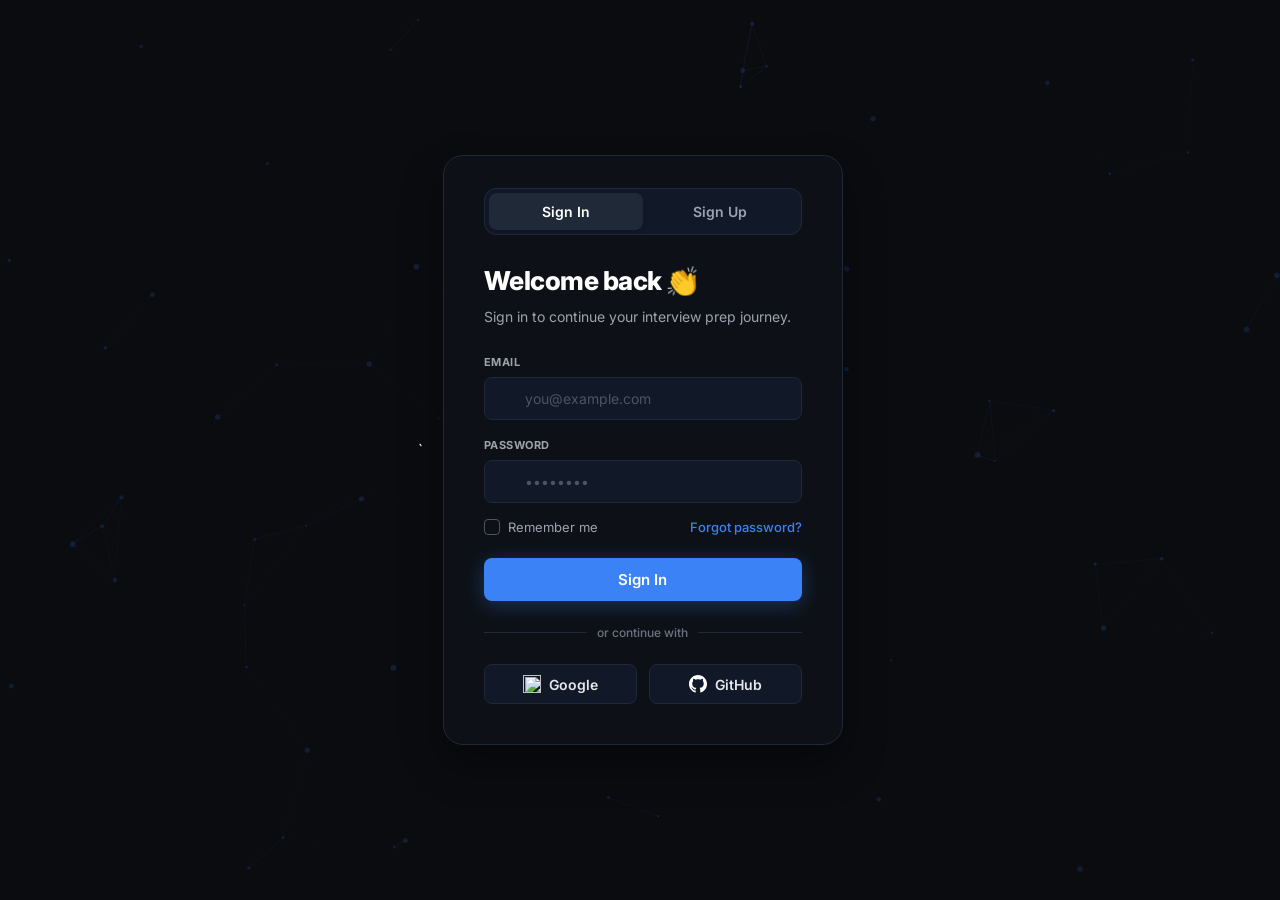
==== index.html @ 273797dc "Created authentication frontend UI" ====
`<!DOCTYPE html>
<html lang="en">
<head>
    <meta charset="UTF-8">
    <meta name="viewport" content="width=device-width, initial-scale=1.0">
    <title>URD - Authentication</title>
    <link rel="stylesheet" href="style.css">
    <link href="https://fonts.googleapis.com/css2?family=Inter:wght@400;500;600;700;800&display=swap" rel="stylesheet">
    <!-- Phosphor Icons for precise modern icons -->
    <script src="https://unpkg.com/@phosphor-icons/web"></script>
</head>
<body>
    <canvas id="background-canvas"></canvas>

    <main class="auth-container">
        
        <div class="auth-card">
            
            <!-- TABS -->
            <div class="auth-tabs">
                <button class="tab active" data-target="signin-view">Sign In</button>
                <button class="tab" data-target="signup-view">Sign Up</button>
            </div>

            <!-- ======================= SIGN IN VIEW ======================= -->
            <div class="view active" id="signin-view">
                <h2>Welcome back 👏</h2>
                <p class="subtitle">Sign in to continue your interview prep journey.</p>
                
                <form id="signin-form" class="auth-form">
                    <div class="input-group">
                        <label for="signin-email">EMAIL</label>
                        <div class="input-wrapper">
                            <i class="ph ph-envelope"></i>
                            <input type="email" id="signin-email" placeholder="you@example.com" required>
                        </div>
                    </div>
                    
                    <div class="input-group">
                        <label for="signin-password">PASSWORD</label>
                        <div class="input-wrapper">
                            <i class="ph ph-lock"></i>
                            <input type="password" id="signin-password" placeholder="••••••••" required>
                            <button type="button" class="icon-btn"><i class="ph ph-eye"></i></button>
                        </div>
                    </div>

                    <div class="form-row">
                        <label class="remember-me">
                            <input type="checkbox">
                            <span>Remember me</span>
                        </label>
                        <a href="#" class="forgot-link">Forgot password?</a>
                    </div>

                    <button type="submit" class="submit-btn" id="signin-submit-btn">Sign In</button>
                </form>

                <div class="divider">
                    <span>or continue with</span>
                </div>

                <div class="social-buttons">
                    <button class="social-btn">
                        <img src="https://www.svgrepo.com/show/475656/google-color.svg" alt="Google">
                        Google
                    </button>
                    <button class="social-btn">
                        <!-- We use an inline white GitHub svg since the background is dark -->
                        <svg xmlns="http://www.svg-core.com" width="18" height="18" fill="white" viewBox="0 0 24 24"><path d="M12 0c-6.626 0-12 5.373-12 12 0 5.302 3.438 9.8 8.207 11.387.599.111.793-.261.793-.577v-2.234c-3.338.726-4.033-1.416-4.033-1.416-.546-1.387-1.333-1.756-1.333-1.756-1.089-.745.083-.729.083-.729 1.205.084 1.839 1.237 1.839 1.237 1.07 1.834 2.807 1.304 3.492.997.107-.775.418-1.305.762-1.604-2.665-.305-5.467-1.334-5.467-5.931 0-1.311.469-2.381 1.236-3.221-.124-.303-.535-1.524.117-3.176 0 0 1.008-.322 3.301 1.23.957-.266 1.983-.399 3.003-.404 1.02.005 2.047.138 3.006.404 2.291-1.552 3.297-1.23 3.297-1.23.653 1.653.242 2.874.118 3.176.77.84 1.235 1.911 1.235 3.221 0 4.609-2.807 5.624-5.479 5.921.43.372.823 1.102.823 2.222v3.293c0 .319.192.694.801.576 4.765-1.589 8.199-6.086 8.199-11.386 0-6.627-5.373-12-12-12z"/></svg>
                        GitHub
                    </button>
                </div>
            </div>

            <!-- ======================= SIGN UP VIEW ======================= -->
            <div class="view" id="signup-view">
                <h2>Create account 🚀</h2>
                <p class="subtitle">Join us to jumpstart your interview prep.</p>
                
                <form id="signup-form" class="auth-form">
                    <div class="input-group">
                        <label for="signup-name">FULL NAME</label>
                        <div class="input-wrapper">
                            <i class="ph ph-user"></i>
                            <input type="text" id="signup-name" placeholder="John Doe" required>
                        </div>
                    </div>

                    <div class="input-group">
                        <label for="signup-email">EMAIL</label>
                        <div class="input-wrapper">
                            <i class="ph ph-envelope"></i>
                            <input type="email" id="signup-email" placeholder="you@example.com" required>
                        </div>
                    </div>
                    
                    <div class="input-group">
                        <label for="signup-password">PASSWORD</label>
                        <div class="input-wrapper">
                            <i class="ph ph-lock"></i>
                            <input type="password" id="signup-password" placeholder="••••••••" required>
                            <button type="button" class="icon-btn"><i class="ph ph-eye"></i></button>
                        </div>
                    </div>

                    <button type="submit" class="submit-btn" style="margin-top: 15px;">Sign Up</button>
                </form>

                <div class="divider">
                    <span>or continue with</span>
                </div>

                <div class="social-buttons">
                    <button class="social-btn">
                        <img src="https://www.svgrepo.com/show/475656/google-color.svg" alt="Google">
                        Google
                    </button>
                    <button class="social-btn">
                        <svg xmlns="http://www.w3.org/2000/svg" width="18" height="18" fill="white" viewBox="0 0 24 24"><path d="M12 0c-6.626 0-12 5.373-12 12 0 5.302 3.438 9.8 8.207 11.387.599.111.793-.261.793-.577v-2.234c-3.338.726-4.033-1.416-4.033-1.416-.546-1.387-1.333-1.756-1.333-1.756-1.089-.745.083-.729.083-.729 1.205.084 1.839 1.237 1.839 1.237 1.07 1.834 2.807 1.304 3.492.997.107-.775.418-1.305.762-1.604-2.665-.305-5.467-1.334-5.467-5.931 0-1.311.469-2.381 1.236-3.221-.124-.303-.535-1.524.117-3.176 0 0 1.008-.322 3.301 1.23.957-.266 1.983-.399 3.003-.404 1.02.005 2.047.138 3.006.404 2.291-1.552 3.297-1.23 3.297-1.23.653 1.653.242 2.874.118 3.176.77.84 1.235 1.911 1.235 3.221 0 4.609-2.807 5.624-5.479 5.921.43.372.823 1.102.823 2.222v3.293c0 .319.192.694.801.576 4.765-1.589 8.199-6.086 8.199-11.386 0-6.627-5.373-12-12-12z"/></svg>
                        GitHub
                    </button>
                </div>
            </div>

        </div>
    </main>

    <script src="script.js"></script>
</body>
</html>
---- style.css ----
* {
    margin: 0;
    padding: 0;
    box-sizing: border-box;
    font-family: 'Inter', sans-serif;
}

body {
    min-height: 100vh;
    display: flex;
    justify-content: center;
    align-items: center;
    /* Extremely dark background, matching image edges */
    background-color: #0b0c10;
    color: #ffffff;
    overflow: hidden;
}

#background-canvas {
    position: fixed;
    top: 0;
    left: 0;
    width: 100%;
    height: 100%;
    z-index: -1;
    opacity: 0.6; /* Dim the background to let the card pop more */
}

.auth-container {
    position: relative;
    width: 100%;
    max-width: 440px;
    padding: 20px;
    z-index: 10;
}

.auth-card {
    background-color: #0d1117; /* Very dark navy */
    border: 1px solid #1f2937; /* Subtle border */
    border-radius: 20px;
    padding: 32px 40px 40px;
    box-shadow: 0 20px 40px rgba(0, 0, 0, 0.4);
}

/* Tabs */
.auth-tabs {
    display: flex;
    background: #111827; /* Darker background for tab container */
    border: 1px solid #1f2937;
    border-radius: 12px;
    margin-bottom: 30px;
    padding: 4px;
}

.auth-tabs .tab {
    flex: 1;
    background: transparent;
    border: none;
    padding: 10px 0;
    color: #9ca3af;
    font-size: 14px;
    font-weight: 600;
    border-radius: 8px;
    cursor: pointer;
    transition: all 0.2s ease;
}

.auth-tabs .tab.active {
    background: #1f2937;
    color: #ffffff;
    box-shadow: 0 2px 4px rgba(0, 0, 0, 0.1);
}

.auth-tabs .tab:hover:not(.active) {
    color: #e5e7eb;
}

/* Views */
.view {
    display: none;
    animation: fadeIn 0.4s ease forwards;
}

.view.active {
    display: block;
}

@keyframes fadeIn {
    from { opacity: 0; transform: translateY(10px); }
    to { opacity: 1; transform: translateY(0); }
}

/* Typography */
h2 {
    font-size: 26px;
    font-weight: 800;
    margin-bottom: 10px;
    color: #ffffff;
    letter-spacing: -0.5px;
}

.subtitle {
    font-size: 14px;
    color: #9ca3af;
    margin-bottom: 28px;
    line-height: 1.5;
}

/* Form */
.auth-form {
    display: flex;
    flex-direction: column;
    gap: 18px;
}

.input-group {
    display: flex;
    flex-direction: column;
    gap: 8px;
}

.input-group label {
    font-size: 11px;
    font-weight: 700;
    color: #9ca3af;
    letter-spacing: 0.5px;
}

/* Wrapped input to fit icons inside */
.input-wrapper {
    position: relative;
    display: flex;
    align-items: center;
    background: #111827;
    border: 1px solid #1f2937;
    border-radius: 8px;
    transition: border-color 0.2s ease, box-shadow 0.2s ease;
}

.input-wrapper:focus-within {
    border-color: #3b82f6;
    box-shadow: 0 0 0 2px rgba(59, 130, 246, 0.2);
}

.input-wrapper > i:first-child {
    position: absolute;
    left: 14px;
    color: #6b7280;
    font-size: 18px;
}

.input-wrapper input {
    width: 100%;
    padding: 12px 40px; /* Padding to prevent text from overlapping icons */
    background: transparent;
    border: none;
    color: #e5e7eb;
    font-size: 14px;
}

.input-wrapper input::placeholder {
    color: #4b5563; /* Darker placeholder to match image */
}

.input-wrapper input:focus {
    outline: none;
}

.icon-btn {
    position: absolute;
    right: 14px;
    background: transparent;
    border: none;
    color: #6b7280;
    cursor: pointer;
    font-size: 18px;
    display: flex;
    align-items: center;
    justify-content: center;
}

.icon-btn:hover {
    color: #9ca3af;
}

/* Row for Remember Me & Forgot Password */
.form-row {
    display: flex;
    justify-content: space-between;
    align-items: center;
    margin-top: -2px;
}

.remember-me {
    display: flex;
    align-items: center;
    gap: 8px;
    font-size: 13px;
    color: #9ca3af;
    cursor: pointer;
}

.remember-me input {
    appearance: none;
    width: 16px;
    height: 16px;
    border: 1.5px solid #4b5563;
    border-radius: 4px;
    background: transparent;
    cursor: pointer;
    position: relative;
    display: flex;
    justify-content: center;
    align-items: center;
}

.remember-me input:checked {
    background: white;
    border-color: white;
}

.remember-me input:checked::after {
    content: '';
    position: absolute;
    width: 3px;
    height: 7px;
    border: solid #0d1117;
    border-width: 0 2px 2px 0;
    transform: rotate(45deg);
    top: 2px;
}

.forgot-link {
    font-size: 13px;
    color: #3b82f6;
    text-decoration: none;
    font-weight: 500;
}

.forgot-link:hover {
    text-decoration: underline;
}

/* Primary Button */
.submit-btn {
    background: #3b82f6; /* Solid bright blue */
    color: white;
    padding: 12px;
    border: none;
    border-radius: 8px;
    font-size: 15px;
    font-weight: 600;
    cursor: pointer;
    margin-top: 5px;
    transition: background 0.2s ease, box-shadow 0.2s ease;
    /* Soft blue glow */
    box-shadow: 0 4px 20px rgba(59, 130, 246, 0.3);
}

.submit-btn:hover {
    background: #2563eb;
    box-shadow: 0 4px 25px rgba(59, 130, 246, 0.4);
}

/* Divider */
.divider {
    display: flex;
    align-items: center;
    text-align: center;
    margin: 24px 0;
}

.divider::before, .divider::after {
    content: '';
    flex: 1;
    border-bottom: 1px solid #1f2937;
}

.divider span {
    padding: 0 10px;
    color: #6b7280;
    font-size: 12px;
    font-weight: 500;
}

/* Social Buttons */
.social-buttons {
    display: flex;
    gap: 12px;
}

.social-btn {
    flex: 1;
    display: flex;
    align-items: center;
    justify-content: center;
    gap: 8px;
    background: #111827;
    border: 1px solid #1f2937;
    color: #e5e7eb;
    padding: 10px 0;
    border-radius: 8px;
    font-size: 14px;
    font-weight: 600;
    cursor: pointer;
    transition: background 0.2s ease;
}

.social-btn svg, .social-btn img {
    width: 18px;
    height: 18px;
}

.social-btn:hover {
    background: #1f2937;
}
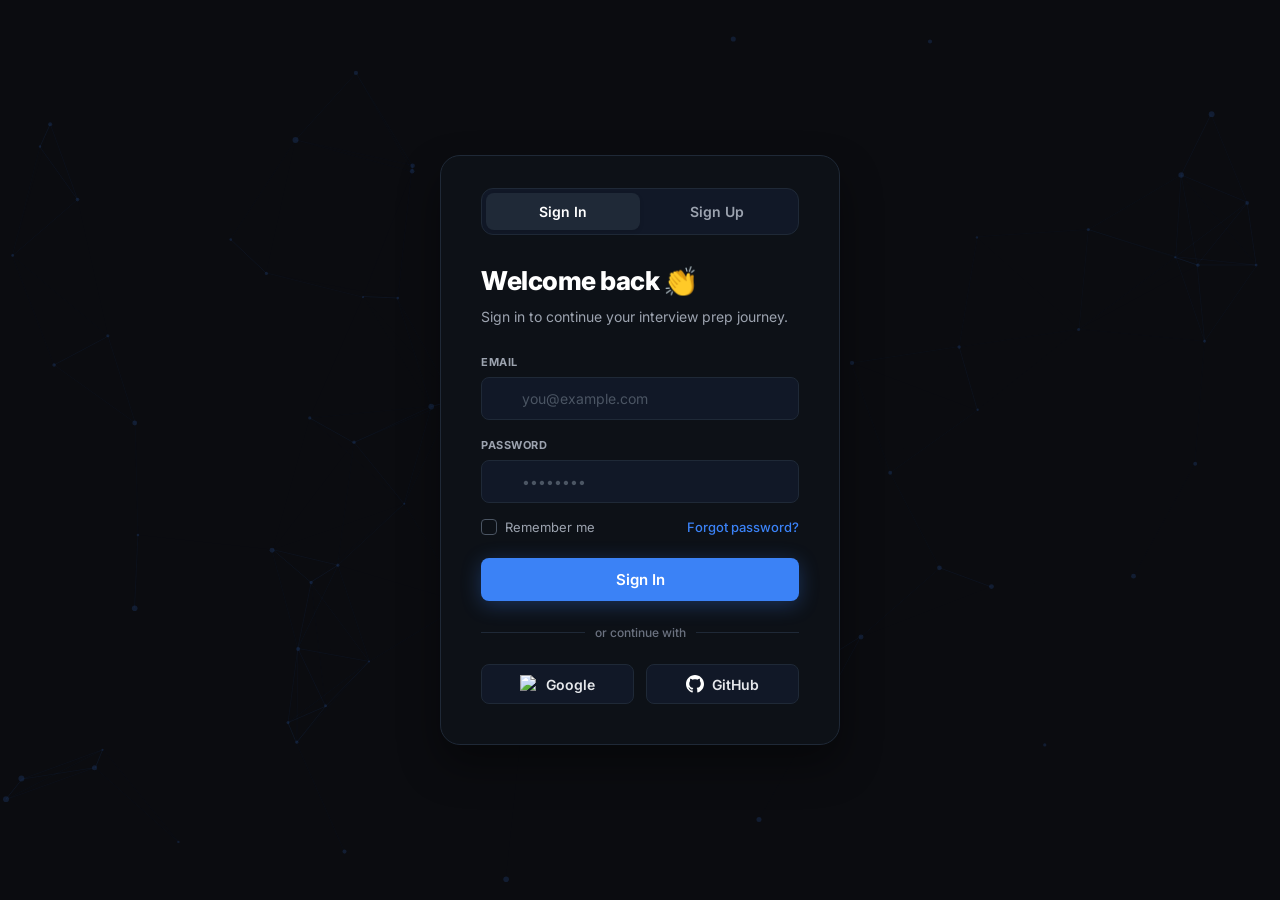
==== commit 059fb68c: "Updated authentication page styling" ====
--- a/index.html
+++ b/index.html
@@ -1,4 +1,4 @@
-`<!DOCTYPE html>
+<!DOCTYPE html>
 <html lang="en">
 <head>
     <meta charset="UTF-8">
@@ -117,8 +117,9 @@
                         Google
                     </button>
                     <button class="social-btn">
-                        <svg xmlns="http://www.w3.org/2000/svg" width="18" height="18" fill="white" viewBox="0 0 24 24"><path d="M12 0c-6.626 0-12 5.373-12 12 0 5.302 3.438 9.8 8.207 11.387.599.111.793-.261.793-.577v-2.234c-3.338.726-4.033-1.416-4.033-1.416-.546-1.387-1.333-1.756-1.333-1.756-1.089-.745.083-.729.083-.729 1.205.084 1.839 1.237 1.839 1.237 1.07 1.834 2.807 1.304 3.492.997.107-.775.418-1.305.762-1.604-2.665-.305-5.467-1.334-5.467-5.931 0-1.311.469-2.381 1.236-3.221-.124-.303-.535-1.524.117-3.176 0 0 1.008-.322 3.301 1.23.957-.266 1.983-.399 3.003-.404 1.02.005 2.047.138 3.006.404 2.291-1.552 3.297-1.23 3.297-1.23.653 1.653.242 2.874.118 3.176.77.84 1.235 1.911 1.235 3.221 0 4.609-2.807 5.624-5.479 5.921.43.372.823 1.102.823 2.222v3.293c0 .319.192.694.801.576 4.765-1.589 8.199-6.086 8.199-11.386 0-6.627-5.373-12-12-12z"/></svg>
-                        GitHub
+                        <!-- LinkedIn icon -->
+                        <svg xmlns="http://www.w3.org/2000/svg" width="18" height="18" fill="#0077b5" viewBox="0 0 24 24"><path d="M19 0h-14c-2.761 0-5 2.239-5 5v14c0 2.761 2.239 5 5 5h14c2.762 0 5-2.239 5-5v-14c0-2.761-2.238-5-5-5zm-11 19h-3v-11h3v11zm-1.5-12.268c-.966 0-1.75-.79-1.75-1.764s.784-1.764 1.75-1.764 1.75.79 1.75 1.764-.783 1.764-1.75 1.764zm13.5 12.268h-3v-5.604c0-3.368-4-3.113-4 0v5.604h-3v-11h3v1.765c1.396-2.586 7-2.777 7 2.476v6.759z"/></svg>
+                        LinkedIn
                     </button>
                 </div>
             </div>
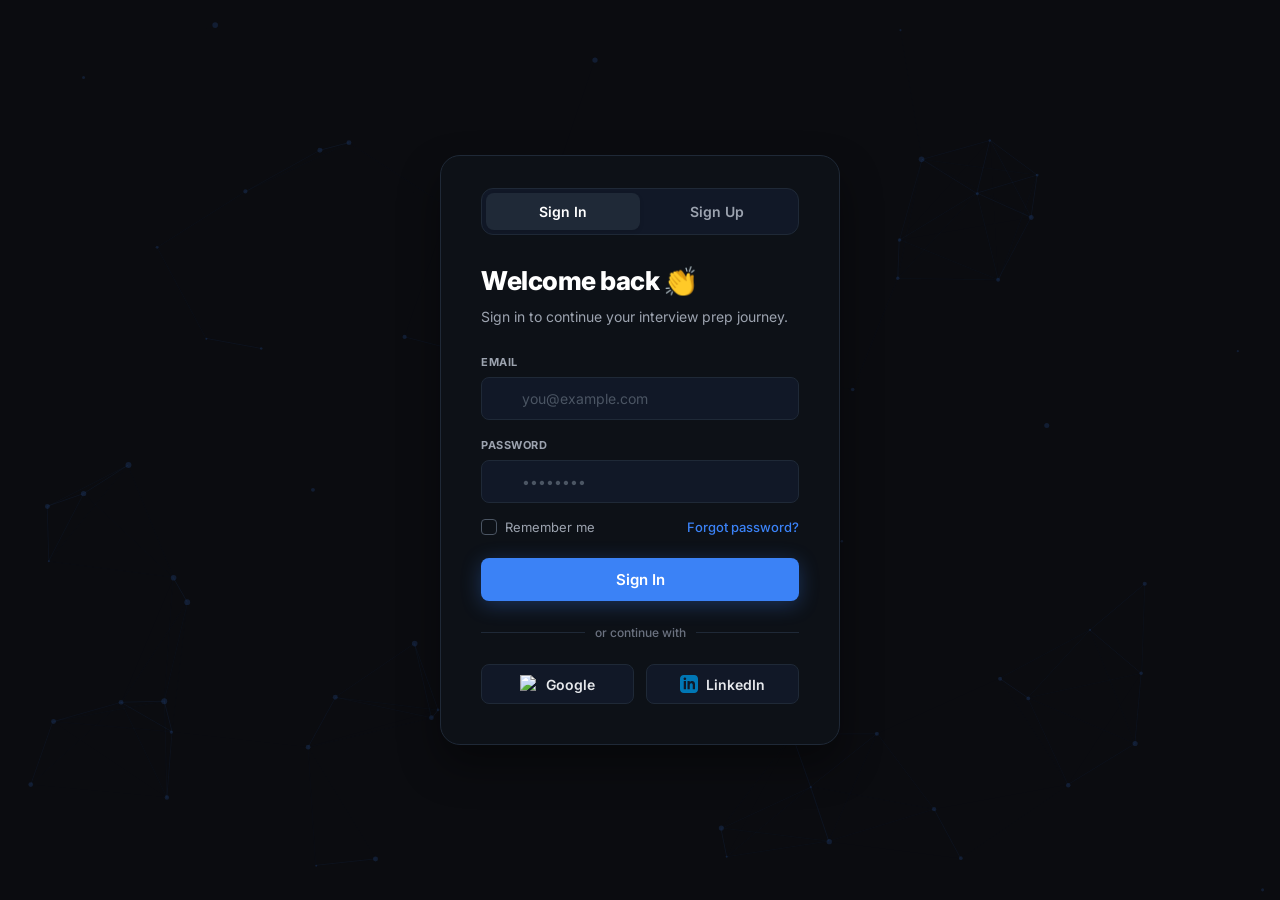
==== commit dc496b35: "Updated authentication page styling" ====
--- a/index.html
+++ b/index.html
@@ -66,9 +66,9 @@
                         Google
                     </button>
                     <button class="social-btn">
-                        <!-- We use an inline white GitHub svg since the background is dark -->
-                        <svg xmlns="http://www.svg-core.com" width="18" height="18" fill="white" viewBox="0 0 24 24"><path d="M12 0c-6.626 0-12 5.373-12 12 0 5.302 3.438 9.8 8.207 11.387.599.111.793-.261.793-.577v-2.234c-3.338.726-4.033-1.416-4.033-1.416-.546-1.387-1.333-1.756-1.333-1.756-1.089-.745.083-.729.083-.729 1.205.084 1.839 1.237 1.839 1.237 1.07 1.834 2.807 1.304 3.492.997.107-.775.418-1.305.762-1.604-2.665-.305-5.467-1.334-5.467-5.931 0-1.311.469-2.381 1.236-3.221-.124-.303-.535-1.524.117-3.176 0 0 1.008-.322 3.301 1.23.957-.266 1.983-.399 3.003-.404 1.02.005 2.047.138 3.006.404 2.291-1.552 3.297-1.23 3.297-1.23.653 1.653.242 2.874.118 3.176.77.84 1.235 1.911 1.235 3.221 0 4.609-2.807 5.624-5.479 5.921.43.372.823 1.102.823 2.222v3.293c0 .319.192.694.801.576 4.765-1.589 8.199-6.086 8.199-11.386 0-6.627-5.373-12-12-12z"/></svg>
-                        GitHub
+                        <!-- LinkedIn icon -->
+                        <svg xmlns="http://www.w3.org/2000/svg" width="18" height="18" fill="#0077b5" viewBox="0 0 24 24"><path d="M19 0h-14c-2.761 0-5 2.239-5 5v14c0 2.761 2.239 5 5 5h14c2.762 0 5-2.239 5-5v-14c0-2.761-2.238-5-5-5zm-11 19h-3v-11h3v11zm-1.5-12.268c-.966 0-1.75-.79-1.75-1.764s.784-1.764 1.75-1.764 1.75.79 1.75 1.764-.783 1.764-1.75 1.764zm13.5 12.268h-3v-5.604c0-3.368-4-3.113-4 0v5.604h-3v-11h3v1.765c1.396-2.586 7-2.777 7 2.476v6.759z"/></svg>
+                        LinkedIn
                     </button>
                 </div>
             </div>
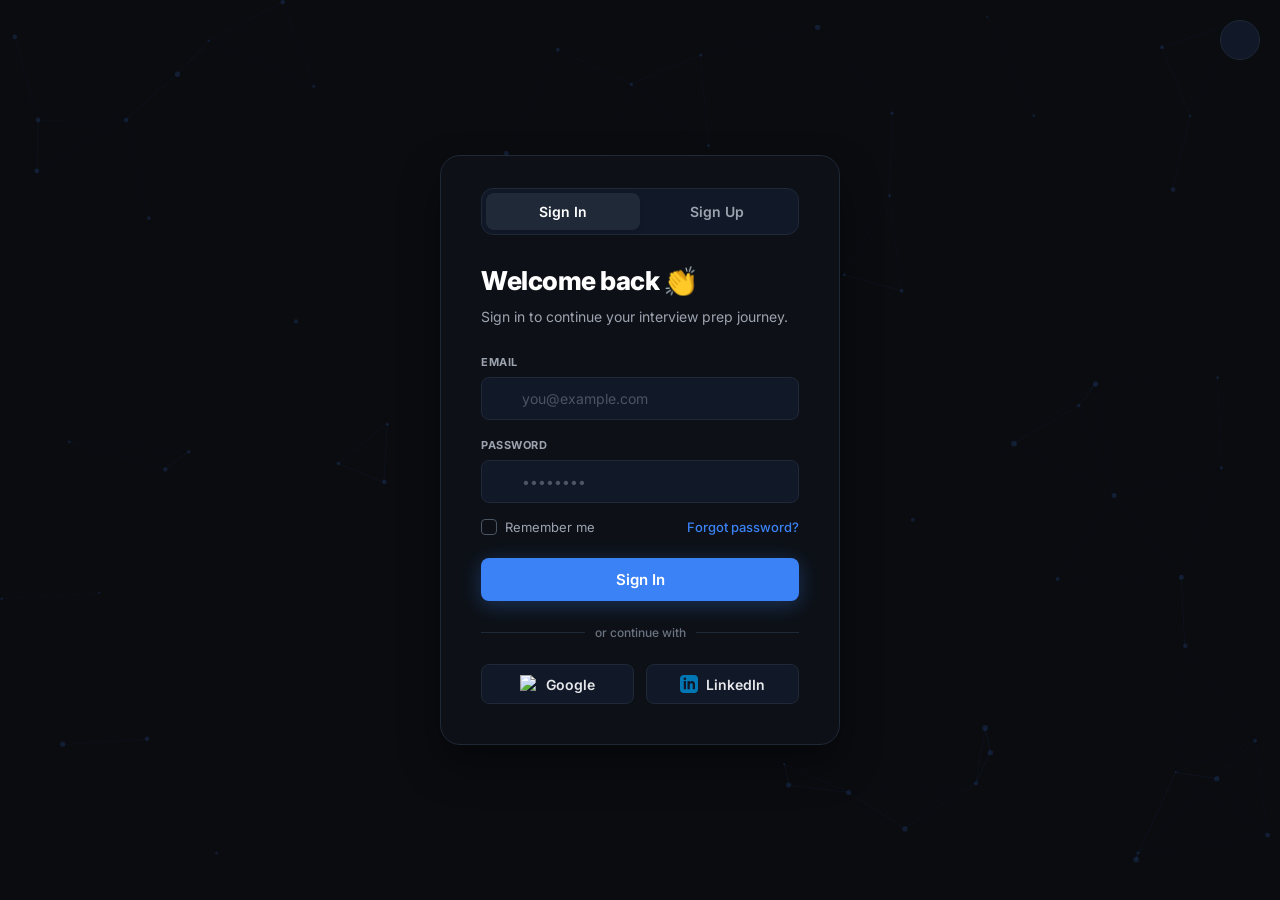
==== commit 5a2c1cec: "Updated authentication page styling" ====
--- a/index.html
+++ b/index.html
@@ -11,6 +11,11 @@
 </head>
 <body>
     <canvas id="background-canvas"></canvas>
+
+    <!-- Theme Toggle Button -->
+    <button id="theme-toggle" class="theme-toggle-btn">
+        <i class="ph ph-sun"></i>
+    </button>
 
     <main class="auth-container">
         
--- a/style.css
+++ b/style.css
@@ -314,3 +314,148 @@
 .social-btn:hover {
     background: #1f2937;
 }
+
+/* Theme Toggle Button */
+.theme-toggle-btn {
+    position: fixed;
+    top: 20px;
+    right: 20px;
+    background: #111827;
+    border: 1px solid #1f2937;
+    color: #e5e7eb;
+    width: 40px;
+    height: 40px;
+    border-radius: 50%;
+    display: flex;
+    justify-content: center;
+    align-items: center;
+    cursor: pointer;
+    font-size: 20px;
+    z-index: 100;
+    transition: all 0.2s ease;
+}
+
+.theme-toggle-btn:hover {
+    background: #1f2937;
+    color: #ffffff;
+}
+
+/* Light Mode Styles */
+body.light-mode {
+    background-color: #f3f4f6;
+    color: #111827;
+}
+
+body.light-mode .auth-card {
+    background-color: #ffffff;
+    border-color: #e5e7eb;
+    box-shadow: 0 10px 30px rgba(0, 0, 0, 0.05);
+}
+
+body.light-mode .auth-tabs {
+    background: #f3f4f6;
+    border-color: #e5e7eb;
+}
+
+body.light-mode .auth-tabs .tab {
+    color: #6b7280;
+}
+
+body.light-mode .auth-tabs .tab.active {
+    background: #ffffff;
+    color: #111827;
+    box-shadow: 0 2px 4px rgba(0, 0, 0, 0.05);
+}
+
+body.light-mode .auth-tabs .tab:hover:not(.active) {
+    color: #374151;
+}
+
+body.light-mode h2 {
+    color: #111827;
+}
+
+body.light-mode .subtitle {
+    color: #6b7280;
+}
+
+body.light-mode .input-group label {
+    color: #4b5563;
+}
+
+body.light-mode .input-wrapper {
+    background: #f9fafb;
+    border-color: #e5e7eb;
+}
+
+body.light-mode .input-wrapper:focus-within {
+    border-color: #3b82f6;
+}
+
+body.light-mode .input-wrapper input {
+    color: #111827;
+}
+
+body.light-mode .input-wrapper input::placeholder {
+    color: #9ca3af;
+}
+
+body.light-mode .input-wrapper > i:first-child {
+    color: #9ca3af;
+}
+
+body.light-mode .icon-btn {
+    color: #9ca3af;
+}
+
+body.light-mode .icon-btn:hover {
+    color: #6b7280;
+}
+
+body.light-mode .remember-me {
+    color: #6b7280;
+}
+
+body.light-mode .remember-me input {
+    border-color: #9ca3af;
+}
+
+body.light-mode .remember-me input:checked {
+    background: #3b82f6;
+    border-color: #3b82f6;
+}
+
+body.light-mode .remember-me input:checked::after {
+    border-color: white;
+}
+
+body.light-mode .divider span {
+    color: #6b7280;
+}
+
+body.light-mode .divider::before, 
+body.light-mode .divider::after {
+    border-color: #e5e7eb;
+}
+
+body.light-mode .social-btn {
+    background: #ffffff;
+    border-color: #e5e7eb;
+    color: #374151;
+}
+
+body.light-mode .social-btn:hover {
+    background: #f9fafb;
+}
+
+body.light-mode .theme-toggle-btn {
+    background: #ffffff;
+    border-color: #e5e7eb;
+    color: #374151;
+    box-shadow: 0 2px 4px rgba(0, 0, 0, 0.05);
+}
+
+body.light-mode .theme-toggle-btn:hover {
+    background: #f9fafb;
+    color: #111827;
+}
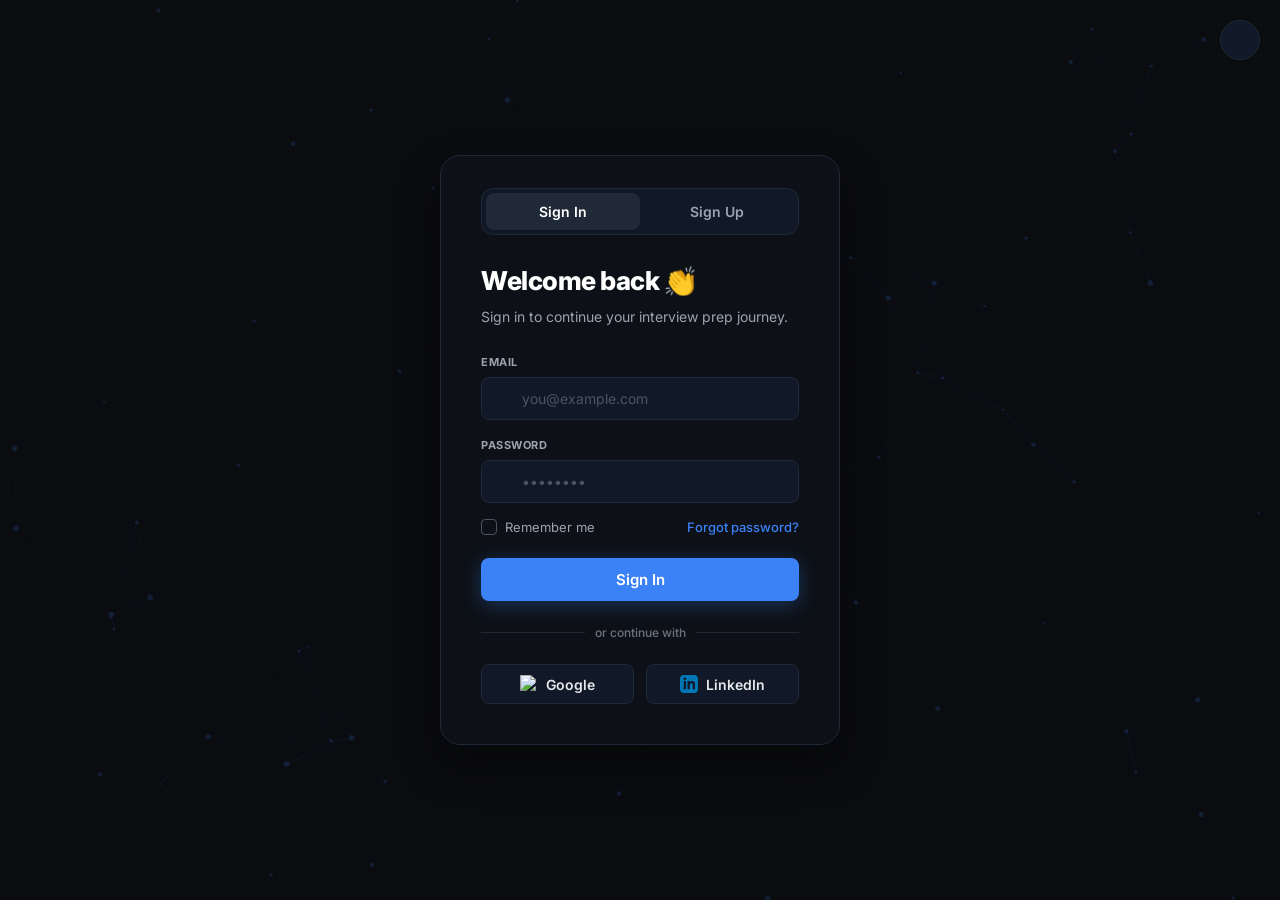
==== commit 7616f82f: "Updated authentication page styling" ====
--- a/index.html
+++ b/index.html
@@ -1,5 +1,6 @@
 <!DOCTYPE html>
 <html lang="en">
+
 <head>
     <meta charset="UTF-8">
     <meta name="viewport" content="width=device-width, initial-scale=1.0">
@@ -9,6 +10,7 @@
     <!-- Phosphor Icons for precise modern icons -->
     <script src="https://unpkg.com/@phosphor-icons/web"></script>
 </head>
+
 <body>
     <canvas id="background-canvas"></canvas>
 
@@ -18,9 +20,9 @@
     </button>
 
     <main class="auth-container">
-        
+
         <div class="auth-card">
-            
+
             <!-- TABS -->
             <div class="auth-tabs">
                 <button class="tab active" data-target="signin-view">Sign In</button>
@@ -31,7 +33,7 @@
             <div class="view active" id="signin-view">
                 <h2>Welcome back 👏</h2>
                 <p class="subtitle">Sign in to continue your interview prep journey.</p>
-                
+
                 <form id="signin-form" class="auth-form">
                     <div class="input-group">
                         <label for="signin-email">EMAIL</label>
@@ -40,7 +42,7 @@
                             <input type="email" id="signin-email" placeholder="you@example.com" required>
                         </div>
                     </div>
-                    
+
                     <div class="input-group">
                         <label for="signin-password">PASSWORD</label>
                         <div class="input-wrapper">
@@ -72,7 +74,11 @@
                     </button>
                     <button class="social-btn">
                         <!-- LinkedIn icon -->
-                        <svg xmlns="http://www.w3.org/2000/svg" width="18" height="18" fill="#0077b5" viewBox="0 0 24 24"><path d="M19 0h-14c-2.761 0-5 2.239-5 5v14c0 2.761 2.239 5 5 5h14c2.762 0 5-2.239 5-5v-14c0-2.761-2.238-5-5-5zm-11 19h-3v-11h3v11zm-1.5-12.268c-.966 0-1.75-.79-1.75-1.764s.784-1.764 1.75-1.764 1.75.79 1.75 1.764-.783 1.764-1.75 1.764zm13.5 12.268h-3v-5.604c0-3.368-4-3.113-4 0v5.604h-3v-11h3v1.765c1.396-2.586 7-2.777 7 2.476v6.759z"/></svg>
+                        <svg xmlns="http://www.w3.org/2000/svg" width="18" height="18" fill="#0077b5"
+                            viewBox="0 0 24 24">
+                            <path
+                                d="M19 0h-14c-2.761 0-5 2.239-5 5v14c0 2.761 2.239 5 5 5h14c2.762 0 5-2.239 5-5v-14c0-2.761-2.238-5-5-5zm-11 19h-3v-11h3v11zm-1.5-12.268c-.966 0-1.75-.79-1.75-1.764s.784-1.764 1.75-1.764 1.75.79 1.75 1.764-.783 1.764-1.75 1.764zm13.5 12.268h-3v-5.604c0-3.368-4-3.113-4 0v5.604h-3v-11h3v1.765c1.396-2.586 7-2.777 7 2.476v6.759z" />
+                        </svg>
                         LinkedIn
                     </button>
                 </div>
@@ -82,7 +88,7 @@
             <div class="view" id="signup-view">
                 <h2>Create account 🚀</h2>
                 <p class="subtitle">Join us to jumpstart your interview prep.</p>
-                
+
                 <form id="signup-form" class="auth-form">
                     <div class="input-group">
                         <label for="signup-name">FULL NAME</label>
@@ -99,7 +105,7 @@
                             <input type="email" id="signup-email" placeholder="you@example.com" required>
                         </div>
                     </div>
-                    
+
                     <div class="input-group">
                         <label for="signup-password">PASSWORD</label>
                         <div class="input-wrapper">
@@ -123,7 +129,11 @@
                     </button>
                     <button class="social-btn">
                         <!-- LinkedIn icon -->
-                        <svg xmlns="http://www.w3.org/2000/svg" width="18" height="18" fill="#0077b5" viewBox="0 0 24 24"><path d="M19 0h-14c-2.761 0-5 2.239-5 5v14c0 2.761 2.239 5 5 5h14c2.762 0 5-2.239 5-5v-14c0-2.761-2.238-5-5-5zm-11 19h-3v-11h3v11zm-1.5-12.268c-.966 0-1.75-.79-1.75-1.764s.784-1.764 1.75-1.764 1.75.79 1.75 1.764-.783 1.764-1.75 1.764zm13.5 12.268h-3v-5.604c0-3.368-4-3.113-4 0v5.604h-3v-11h3v1.765c1.396-2.586 7-2.777 7 2.476v6.759z"/></svg>
+                        <svg xmlns="http://www.w3.org/2000/svg" width="18" height="18" fill="#0077b5"
+                            viewBox="0 0 24 24">
+                            <path
+                                d="M19 0h-14c-2.761 0-5 2.239-5 5v14c0 2.761 2.239 5 5 5h14c2.762 0 5-2.239 5-5v-14c0-2.761-2.238-5-5-5zm-11 19h-3v-11h3v11zm-1.5-12.268c-.966 0-1.75-.79-1.75-1.764s.784-1.764 1.75-1.764 1.75.79 1.75 1.764-.783 1.764-1.75 1.764zm13.5 12.268h-3v-5.604c0-3.368-4-3.113-4 0v5.604h-3v-11h3v1.765c1.396-2.586 7-2.777 7 2.476v6.759z" />
+                        </svg>
                         LinkedIn
                     </button>
                 </div>
@@ -134,4 +144,5 @@
 
     <script src="script.js"></script>
 </body>
-</html>
+
+</html>
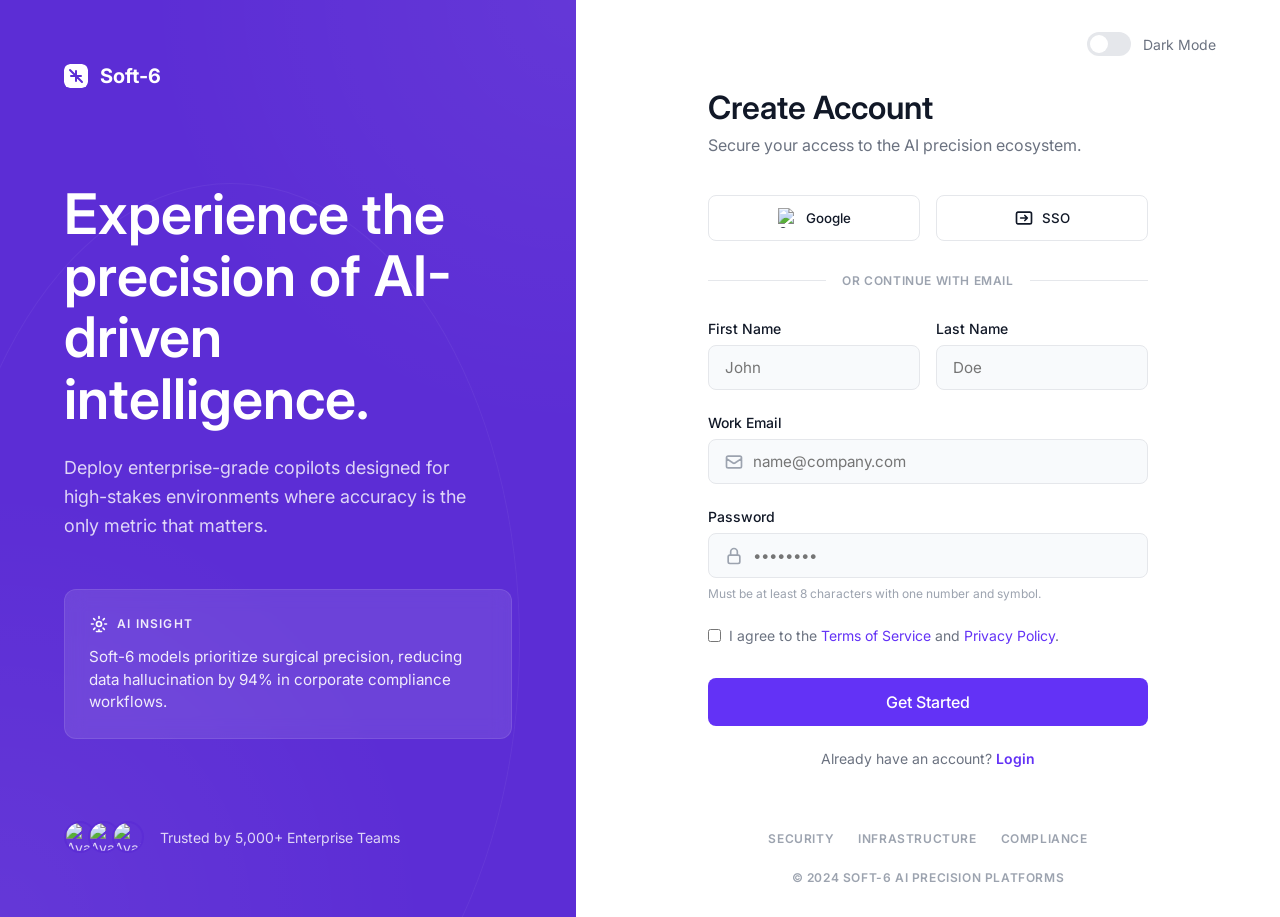
==== commit 9f1ac17a: "auth-integration and structure refactoring" ====
--- a/index.html
+++ b/index.html
@@ -4,144 +4,234 @@
 <head>
     <meta charset="UTF-8">
     <meta name="viewport" content="width=device-width, initial-scale=1.0">
-    <title>URD - Authentication</title>
+    <title>Soft-6 | Authentication</title>
     <link rel="stylesheet" href="style.css">
-    <link href="https://fonts.googleapis.com/css2?family=Inter:wght@400;500;600;700;800&display=swap" rel="stylesheet">
-    <!-- Phosphor Icons for precise modern icons -->
-    <script src="https://unpkg.com/@phosphor-icons/web"></script>
+    <link href="https://fonts.googleapis.com/css2?family=Inter:wght@300;400;500;600;700&display=swap" rel="stylesheet">
 </head>
 
 <body>
-    <canvas id="background-canvas"></canvas>
-
-    <!-- Theme Toggle Button -->
-    <button id="theme-toggle" class="theme-toggle-btn">
-        <i class="ph ph-sun"></i>
-    </button>
-
-    <main class="auth-container">
-
-        <div class="auth-card">
-
-            <!-- TABS -->
-            <div class="auth-tabs">
-                <button class="tab active" data-target="signin-view">Sign In</button>
-                <button class="tab" data-target="signup-view">Sign Up</button>
-            </div>
-
-            <!-- ======================= SIGN IN VIEW ======================= -->
-            <div class="view active" id="signin-view">
-                <h2>Welcome back 👏</h2>
-                <p class="subtitle">Sign in to continue your interview prep journey.</p>
-
-                <form id="signin-form" class="auth-form">
-                    <div class="input-group">
-                        <label for="signin-email">EMAIL</label>
-                        <div class="input-wrapper">
-                            <i class="ph ph-envelope"></i>
-                            <input type="email" id="signin-email" placeholder="you@example.com" required>
-                        </div>
-                    </div>
-
-                    <div class="input-group">
-                        <label for="signin-password">PASSWORD</label>
-                        <div class="input-wrapper">
-                            <i class="ph ph-lock"></i>
-                            <input type="password" id="signin-password" placeholder="••••••••" required>
-                            <button type="button" class="icon-btn"><i class="ph ph-eye"></i></button>
-                        </div>
-                    </div>
-
-                    <div class="form-row">
-                        <label class="remember-me">
-                            <input type="checkbox">
-                            <span>Remember me</span>
-                        </label>
-                        <a href="#" class="forgot-link">Forgot password?</a>
-                    </div>
-
-                    <button type="submit" class="submit-btn" id="signin-submit-btn">Sign In</button>
-                </form>
-
-                <div class="divider">
-                    <span>or continue with</span>
-                </div>
-
-                <div class="social-buttons">
-                    <button class="social-btn">
-                        <img src="https://www.svgrepo.com/show/475656/google-color.svg" alt="Google">
-                        Google
-                    </button>
-                    <button class="social-btn">
-                        <!-- LinkedIn icon -->
-                        <svg xmlns="http://www.w3.org/2000/svg" width="18" height="18" fill="#0077b5"
-                            viewBox="0 0 24 24">
+
+    <div class="split-layout">
+        <!-- Left Panel -->
+        <div class="left-panel">
+            <div class="background-graphics"></div>
+
+            <div class="left-content">
+                <div class="logo">
+                    <svg width="24" height="24" viewBox="0 0 24 24" fill="none" xmlns="http://www.w3.org/2000/svg">
+                        <rect width="24" height="24" rx="6" fill="white" />
+                        <path d="M7 12H17M12 7V17M6 6L18 18" stroke="#5c2dd5" stroke-width="2" stroke-linecap="round" />
+                    </svg>
+                    <span>Soft-6</span>
+                </div>
+
+                <div class="hero-text">
+                    <h1>Experience the<br>precision of AI-<br>driven intelligence.</h1>
+                    <p>Deploy enterprise-grade copilots designed for high-stakes environments where accuracy is the only
+                        metric that matters.</p>
+                </div>
+
+                <div class="ai-insight-card">
+                    <div class="card-header">
+                        <svg width="20" height="20" viewBox="0 0 24 24" fill="none" xmlns="http://www.w3.org/2000/svg">
                             <path
-                                d="M19 0h-14c-2.761 0-5 2.239-5 5v14c0 2.761 2.239 5 5 5h14c2.762 0 5-2.239 5-5v-14c0-2.761-2.238-5-5-5zm-11 19h-3v-11h3v11zm-1.5-12.268c-.966 0-1.75-.79-1.75-1.764s.784-1.764 1.75-1.764 1.75.79 1.75 1.764-.783 1.764-1.75 1.764zm13.5 12.268h-3v-5.604c0-3.368-4-3.113-4 0v5.604h-3v-11h3v1.765c1.396-2.586 7-2.777 7 2.476v6.759z" />
+                                d="M9 21H15M12 15C13.6569 15 15 13.6569 15 12C15 10.3431 13.6569 9 12 9C10.3431 9 9 10.3431 9 12C9 13.6569 10.3431 15 12 15ZM12 3V5M12 19V21M5 12H3M21 12H19M7.05025 7.05025L5.63604 5.63604M18.364 18.364L16.9497 16.9497M7.05025 16.9497L5.63604 18.364M18.364 5.63604L16.9497 7.05025"
+                                stroke="white" stroke-width="2" stroke-linecap="round" stroke-linejoin="round" />
                         </svg>
-                        LinkedIn
-                    </button>
-                </div>
-            </div>
-
-            <!-- ======================= SIGN UP VIEW ======================= -->
-            <div class="view" id="signup-view">
-                <h2>Create account 🚀</h2>
-                <p class="subtitle">Join us to jumpstart your interview prep.</p>
-
-                <form id="signup-form" class="auth-form">
-                    <div class="input-group">
-                        <label for="signup-name">FULL NAME</label>
-                        <div class="input-wrapper">
-                            <i class="ph ph-user"></i>
-                            <input type="text" id="signup-name" placeholder="John Doe" required>
-                        </div>
-                    </div>
-
-                    <div class="input-group">
-                        <label for="signup-email">EMAIL</label>
-                        <div class="input-wrapper">
-                            <i class="ph ph-envelope"></i>
-                            <input type="email" id="signup-email" placeholder="you@example.com" required>
-                        </div>
-                    </div>
-
-                    <div class="input-group">
-                        <label for="signup-password">PASSWORD</label>
-                        <div class="input-wrapper">
-                            <i class="ph ph-lock"></i>
-                            <input type="password" id="signup-password" placeholder="••••••••" required>
-                            <button type="button" class="icon-btn"><i class="ph ph-eye"></i></button>
-                        </div>
-                    </div>
-
-                    <button type="submit" class="submit-btn" style="margin-top: 15px;">Sign Up</button>
-                </form>
-
-                <div class="divider">
-                    <span>or continue with</span>
-                </div>
-
-                <div class="social-buttons">
-                    <button class="social-btn">
-                        <img src="https://www.svgrepo.com/show/475656/google-color.svg" alt="Google">
-                        Google
-                    </button>
-                    <button class="social-btn">
-                        <!-- LinkedIn icon -->
-                        <svg xmlns="http://www.w3.org/2000/svg" width="18" height="18" fill="#0077b5"
-                            viewBox="0 0 24 24">
-                            <path
-                                d="M19 0h-14c-2.761 0-5 2.239-5 5v14c0 2.761 2.239 5 5 5h14c2.762 0 5-2.239 5-5v-14c0-2.761-2.238-5-5-5zm-11 19h-3v-11h3v11zm-1.5-12.268c-.966 0-1.75-.79-1.75-1.764s.784-1.764 1.75-1.764 1.75.79 1.75 1.764-.783 1.764-1.75 1.764zm13.5 12.268h-3v-5.604c0-3.368-4-3.113-4 0v5.604h-3v-11h3v1.765c1.396-2.586 7-2.777 7 2.476v6.759z" />
-                        </svg>
-                        LinkedIn
-                    </button>
-                </div>
-            </div>
-
+                        <span>AI INSIGHT</span>
+                    </div>
+                    <p>Soft-6 models prioritize surgical precision, reducing data hallucination by 94% in corporate
+                        compliance workflows.</p>
+                </div>
+            </div>
+
+            <div class="left-footer">
+                <div class="avatars">
+                    <img src="https://i.pravatar.cc/100?img=11" alt="Avatar">
+                    <img src="https://i.pravatar.cc/100?img=12" alt="Avatar">
+                    <img src="https://i.pravatar.cc/100?img=13" alt="Avatar">
+                </div>
+                <span>Trusted by 5,000+ Enterprise Teams</span>
+            </div>
         </div>
-    </main>
-
+
+        <!-- Right Panel -->
+        <div class="right-panel">
+            <div class="theme-toggle">
+                <label class="switch">
+                    <input type="checkbox" id="theme-switch">
+                    <span class="slider round"></span>
+                </label>
+                <span id="theme-label">Dark Mode</span>
+            </div>
+
+            <div class="right-content">
+                <!-- SIGNUP VIEW -->
+                <div class="form-container signup-view">
+                    <div class="form-header">
+                        <h2>Create Account</h2>
+                        <p>Secure your access to the AI precision ecosystem.</p>
+                    </div>
+
+                    <div class="social-login">
+                        <button class="social-btn">
+                            <img src="https://www.svgrepo.com/show/475656/google-color.svg" alt="Google">
+                            Google
+                        </button>
+                        <button class="social-btn">
+                            <svg width="20" height="20" viewBox="0 0 24 24" fill="none"
+                                xmlns="http://www.w3.org/2000/svg">
+                                <rect x="3" y="5" width="18" height="14" rx="2" stroke="currentColor"
+                                    stroke-width="2" />
+                                <path d="M8 12H16M16 12L13 9M16 12L13 15" stroke="currentColor" stroke-width="2"
+                                    stroke-linecap="round" stroke-linejoin="round" />
+                            </svg>
+                            SSO
+                        </button>
+                    </div>
+
+                    <div class="divider">
+                        <span>OR CONTINUE WITH EMAIL</span>
+                    </div>
+
+                    <form class="signup-form">
+                        <div class="form-row">
+                            <div class="form-group">
+                                <label>First Name</label>
+                                <input type="text" placeholder="John">
+                            </div>
+                            <div class="form-group">
+                                <label>Last Name</label>
+                                <input type="text" placeholder="Doe">
+                            </div>
+                        </div>
+
+                        <div class="form-group">
+                            <label>Work Email</label>
+                            <div class="input-with-icon">
+                                <svg width="20" height="20" viewBox="0 0 24 24" fill="none"
+                                    xmlns="http://www.w3.org/2000/svg">
+                                    <path
+                                        d="M3 8L10.8906 13.2604C11.5624 13.7083 12.4376 13.7083 13.1094 13.2604L21 8M5 19H19C20.1046 19 21 18.1046 21 17V7C21 5.89543 20.1046 5 19 5H5C3.89543 5 3 5.89543 3 7V17C3 18.1046 3.89543 19 5 19Z"
+                                        stroke="currentColor" stroke-width="2" stroke-linecap="round"
+                                        stroke-linejoin="round" />
+                                </svg>
+                                <input type="email" placeholder="name@company.com">
+                            </div>
+                        </div>
+
+                        <div class="form-group">
+                            <label>Password</label>
+                            <div class="input-with-icon">
+                                <svg width="20" height="20" viewBox="0 0 24 24" fill="none"
+                                    xmlns="http://www.w3.org/2000/svg">
+                                    <rect x="5" y="11" width="14" height="10" rx="2" stroke="currentColor"
+                                        stroke-width="2" />
+                                    <path d="M8 11V7C8 4.79086 9.79086 3 12 3C14.2091 3 16 4.79086 16 7V11"
+                                        stroke="currentColor" stroke-width="2" stroke-linecap="round" />
+                                </svg>
+                                <input type="password" placeholder="••••••••">
+                            </div>
+                            <span class="helper-text">Must be at least 8 characters with one number and symbol.</span>
+                        </div>
+
+                        <div class="checkbox-group">
+                            <input type="checkbox" id="terms">
+                            <label for="terms">I agree to the <a href="#">Terms of Service</a> and <a href="#">Privacy
+                                    Policy</a>.</label>
+                        </div>
+
+                        <button type="submit" class="submit-btn">Get Started</button>
+                    </form>
+
+                    <div class="login-link">
+                        Already have an account? <a href="#" id="show-login">Login</a>
+                    </div>
+                </div>
+
+                <!-- LOGIN VIEW -->
+                <div class="form-container login-view">
+                    <div class="form-header">
+                        <h2>Welcome Back</h2>
+                        <p>Log in to access the AI precision ecosystem.</p>
+                    </div>
+
+                    <div class="social-login">
+                        <button class="social-btn">
+                            <img src="https://www.svgrepo.com/show/475656/google-color.svg" alt="Google">
+                            Google
+                        </button>
+                        <button class="social-btn">
+                            <svg width="20" height="20" viewBox="0 0 24 24" fill="none"
+                                xmlns="http://www.w3.org/2000/svg">
+                                <rect x="3" y="5" width="18" height="14" rx="2" stroke="currentColor"
+                                    stroke-width="2" />
+                                <path d="M8 12H16M16 12L13 9M16 12L13 15" stroke="currentColor" stroke-width="2"
+                                    stroke-linecap="round" stroke-linejoin="round" />
+                            </svg>
+                            SSO
+                        </button>
+                    </div>
+
+                    <div class="divider">
+                        <span>OR CONTINUE WITH EMAIL</span>
+                    </div>
+
+                    <form class="login-form">
+                        <div class="form-group">
+                            <label>Work Email</label>
+                            <div class="input-with-icon">
+                                <svg width="20" height="20" viewBox="0 0 24 24" fill="none"
+                                    xmlns="http://www.w3.org/2000/svg">
+                                    <path
+                                        d="M3 8L10.8906 13.2604C11.5624 13.7083 12.4376 13.7083 13.1094 13.2604L21 8M5 19H19C20.1046 19 21 18.1046 21 17V7C21 5.89543 20.1046 5 19 5H5C3.89543 5 3 5.89543 3 7V17C3 18.1046 3.89543 19 5 19Z"
+                                        stroke="currentColor" stroke-width="2" stroke-linecap="round"
+                                        stroke-linejoin="round" />
+                                </svg>
+                                <input type="email" placeholder="name@company.com">
+                            </div>
+                        </div>
+
+                        <div class="form-group">
+                            <label>Password</label>
+                            <div class="input-with-icon">
+                                <svg width="20" height="20" viewBox="0 0 24 24" fill="none"
+                                    xmlns="http://www.w3.org/2000/svg">
+                                    <rect x="5" y="11" width="14" height="10" rx="2" stroke="currentColor"
+                                        stroke-width="2" />
+                                    <path d="M8 11V7C8 4.79086 9.79086 3 12 3C14.2091 3 16 4.79086 16 7V11"
+                                        stroke="currentColor" stroke-width="2" stroke-linecap="round" />
+                                </svg>
+                                <input type="password" placeholder="••••••••">
+                            </div>
+                        </div>
+
+                        <div class="checkbox-group" style="justify-content: space-between;">
+                            <div style="display: flex; gap: 0.5rem;">
+                                <input type="checkbox" id="remember">
+                                <label for="remember">Remember me</label>
+                            </div>
+                            <a href="#" style="font-size: 0.875rem;">Forgot Password?</a>
+                        </div>
+
+                        <button type="submit" class="submit-btn">Login</button>
+                    </form>
+
+                    <div class="login-link">
+                        Don't have an account? <a href="#" id="show-signup">Create Account</a>
+                    </div>
+                </div>
+            </div>
+
+            <div class="right-footer">
+                <a href="#">SECURITY</a>
+                <a href="#">INFRASTRUCTURE</a>
+                <a href="#">COMPLIANCE</a>
+                <span>© 2024 SOFT-6 AI PRECISION PLATFORMS</span>
+            </div>
+        </div>
+    </div>
+    <script src="../api/auth.js"></script>
     <script src="script.js"></script>
 </body>
 
--- a/style.css
+++ b/style.css
@@ -1,3 +1,30 @@
+:root {
+    /* Light Mode Variables */
+    --bg-primary: #ffffff;
+    --bg-secondary: #f4f7fc;
+    --text-primary: #111827;
+    --text-secondary: #6b7280;
+    --text-tertiary: #9ca3af;
+    --border-color: #e5e7eb;
+    --primary-color: #6332f6;
+    --primary-hover: #5028c6;
+    --input-bg: #f8fafc;
+    --left-bg: #5c2dd5;
+}
+
+body.dark-mode {
+    /* Dark Mode Variables */
+    --bg-primary: #111827;
+    --bg-secondary: #1f2937;
+    --text-primary: #f9fafb;
+    --text-secondary: #9ca3af;
+    --text-tertiary: #6b7280;
+    --border-color: #374151;
+    --input-bg: #1f2937;
+    --left-bg: #4a21b3;
+    /* Slightly darker left panel in dark mode */
+}
+
 * {
     margin: 0;
     padding: 0;
@@ -6,456 +33,468 @@
 }
 
 body {
+    background-color: var(--bg-primary);
+    color: var(--text-primary);
+    transition: background-color 0.3s ease, color 0.3s ease;
+}
+
+.split-layout {
+    display: flex;
     min-height: 100vh;
-    display: flex;
-    justify-content: center;
-    align-items: center;
-    /* Extremely dark background, matching image edges */
-    background-color: #0b0c10;
-    color: #ffffff;
+}
+
+/* --- Left Panel --- */
+.left-panel {
+    flex: 1;
+    background-color: var(--left-bg);
+    color: white;
+    padding: 4rem;
+    display: flex;
+    flex-direction: column;
+    justify-content: space-between;
+    position: relative;
     overflow: hidden;
-}
-
-#background-canvas {
-    position: fixed;
+    max-width: 45%;
+}
+
+.background-graphics {
+    position: absolute;
     top: 0;
     left: 0;
     width: 100%;
     height: 100%;
-    z-index: -1;
-    opacity: 0.6; /* Dim the background to let the card pop more */
-}
-
-.auth-container {
-    position: relative;
-    width: 100%;
-    max-width: 440px;
-    padding: 20px;
-    z-index: 10;
-}
-
-.auth-card {
-    background-color: #0d1117; /* Very dark navy */
-    border: 1px solid #1f2937; /* Subtle border */
-    border-radius: 20px;
-    padding: 32px 40px 40px;
-    box-shadow: 0 20px 40px rgba(0, 0, 0, 0.4);
-}
-
-/* Tabs */
-.auth-tabs {
-    display: flex;
-    background: #111827; /* Darker background for tab container */
-    border: 1px solid #1f2937;
-    border-radius: 12px;
-    margin-bottom: 30px;
-    padding: 4px;
-}
-
-.auth-tabs .tab {
-    flex: 1;
-    background: transparent;
-    border: none;
-    padding: 10px 0;
-    color: #9ca3af;
-    font-size: 14px;
-    font-weight: 600;
-    border-radius: 8px;
-    cursor: pointer;
-    transition: all 0.2s ease;
-}
-
-.auth-tabs .tab.active {
-    background: #1f2937;
-    color: #ffffff;
-    box-shadow: 0 2px 4px rgba(0, 0, 0, 0.1);
-}
-
-.auth-tabs .tab:hover:not(.active) {
-    color: #e5e7eb;
-}
-
-/* Views */
-.view {
-    display: none;
-    animation: fadeIn 0.4s ease forwards;
-}
-
-.view.active {
-    display: block;
-}
-
-@keyframes fadeIn {
-    from { opacity: 0; transform: translateY(10px); }
-    to { opacity: 1; transform: translateY(0); }
-}
-
-/* Typography */
-h2 {
-    font-size: 26px;
-    font-weight: 800;
-    margin-bottom: 10px;
-    color: #ffffff;
-    letter-spacing: -0.5px;
-}
-
-.subtitle {
-    font-size: 14px;
-    color: #9ca3af;
-    margin-bottom: 28px;
-    line-height: 1.5;
-}
-
-/* Form */
-.auth-form {
-    display: flex;
-    flex-direction: column;
-    gap: 18px;
-}
-
-.input-group {
-    display: flex;
-    flex-direction: column;
-    gap: 8px;
-}
-
-.input-group label {
-    font-size: 11px;
-    font-weight: 700;
-    color: #9ca3af;
-    letter-spacing: 0.5px;
-}
-
-/* Wrapped input to fit icons inside */
-.input-wrapper {
-    position: relative;
-    display: flex;
-    align-items: center;
-    background: #111827;
-    border: 1px solid #1f2937;
-    border-radius: 8px;
-    transition: border-color 0.2s ease, box-shadow 0.2s ease;
-}
-
-.input-wrapper:focus-within {
-    border-color: #3b82f6;
-    box-shadow: 0 0 0 2px rgba(59, 130, 246, 0.2);
-}
-
-.input-wrapper > i:first-child {
-    position: absolute;
-    left: 14px;
-    color: #6b7280;
-    font-size: 18px;
-}
-
-.input-wrapper input {
-    width: 100%;
-    padding: 12px 40px; /* Padding to prevent text from overlapping icons */
-    background: transparent;
-    border: none;
-    color: #e5e7eb;
-    font-size: 14px;
-}
-
-.input-wrapper input::placeholder {
-    color: #4b5563; /* Darker placeholder to match image */
-}
-
-.input-wrapper input:focus {
-    outline: none;
-}
-
-.icon-btn {
-    position: absolute;
-    right: 14px;
-    background: transparent;
-    border: none;
-    color: #6b7280;
-    cursor: pointer;
-    font-size: 18px;
-    display: flex;
-    align-items: center;
-    justify-content: center;
-}
-
-.icon-btn:hover {
-    color: #9ca3af;
-}
-
-/* Row for Remember Me & Forgot Password */
-.form-row {
-    display: flex;
-    justify-content: space-between;
-    align-items: center;
-    margin-top: -2px;
-}
-
-.remember-me {
-    display: flex;
-    align-items: center;
-    gap: 8px;
-    font-size: 13px;
-    color: #9ca3af;
-    cursor: pointer;
-}
-
-.remember-me input {
-    appearance: none;
-    width: 16px;
-    height: 16px;
-    border: 1.5px solid #4b5563;
-    border-radius: 4px;
-    background: transparent;
-    cursor: pointer;
-    position: relative;
-    display: flex;
-    justify-content: center;
-    align-items: center;
-}
-
-.remember-me input:checked {
-    background: white;
-    border-color: white;
-}
-
-.remember-me input:checked::after {
+    background-image:
+        radial-gradient(circle at top right, rgba(255, 255, 255, 0.05) 0%, transparent 40%),
+        radial-gradient(circle at bottom left, rgba(255, 255, 255, 0.05) 0%, transparent 40%);
+    pointer-events: none;
+    z-index: 0;
+}
+
+.left-panel::after {
     content: '';
     position: absolute;
-    width: 3px;
-    height: 7px;
-    border: solid #0d1117;
-    border-width: 0 2px 2px 0;
-    transform: rotate(45deg);
-    top: 2px;
-}
-
-.forgot-link {
-    font-size: 13px;
-    color: #3b82f6;
+    width: 150%;
+    height: 150%;
+    top: -25%;
+    left: -25%;
+    border: 1px solid rgba(255, 255, 255, 0.05);
+    border-radius: 50%;
+    z-index: 0;
+}
+
+.left-panel::before {
+    content: '';
+    position: absolute;
+    width: 100%;
+    height: 100%;
+    top: 20%;
+    left: -10%;
+    border: 1px solid rgba(255, 255, 255, 0.05);
+    border-radius: 50%;
+    z-index: 0;
+}
+
+.left-content {
+    position: relative;
+    z-index: 1;
+}
+
+.logo {
+    display: flex;
+    align-items: center;
+    gap: 0.75rem;
+    font-weight: 700;
+    font-size: 1.25rem;
+    margin-bottom: 6rem;
+}
+
+.logo svg {
+    border-radius: 6px;
+}
+
+.hero-text h1 {
+    font-size: 3.5rem;
+    line-height: 1.1;
+    font-weight: 600;
+    margin-bottom: 1.5rem;
+}
+
+.hero-text p {
+    font-size: 1.125rem;
+    line-height: 1.6;
+    color: rgba(255, 255, 255, 0.8);
+    margin-bottom: 3rem;
+    max-width: 90%;
+}
+
+.ai-insight-card {
+    background: rgba(255, 255, 255, 0.1);
+    border: 1px solid rgba(255, 255, 255, 0.1);
+    border-radius: 12px;
+    padding: 1.5rem;
+    backdrop-filter: blur(10px);
+}
+
+.card-header {
+    display: flex;
+    align-items: center;
+    gap: 0.5rem;
+    font-size: 0.75rem;
+    font-weight: 600;
+    letter-spacing: 0.1em;
+    margin-bottom: 0.75rem;
+    color: rgba(255, 255, 255, 0.9);
+}
+
+.ai-insight-card p {
+    font-size: 0.95rem;
+    line-height: 1.5;
+    color: rgba(255, 255, 255, 0.9);
+}
+
+.left-footer {
+    display: flex;
+    align-items: center;
+    gap: 1rem;
+    font-size: 0.875rem;
+    color: rgba(255, 255, 255, 0.8);
+    position: relative;
+    z-index: 1;
+}
+
+.avatars {
+    display: flex;
+}
+
+.avatars img {
+    width: 32px;
+    height: 32px;
+    border-radius: 50%;
+    border: 2px solid var(--left-bg);
+    margin-left: -8px;
+}
+
+.avatars img:first-child {
+    margin-left: 0;
+}
+
+/* --- Right Panel --- */
+.right-panel {
+    flex: 1.2;
+    padding: 2rem 4rem;
+    display: flex;
+    flex-direction: column;
+    position: relative;
+    overflow-y: auto;
+}
+
+.theme-toggle {
+    align-self: flex-end;
+    display: flex;
+    align-items: center;
+    gap: 0.75rem;
+    font-size: 0.875rem;
+    color: var(--text-secondary);
+}
+
+.switch {
+    position: relative;
+    display: inline-block;
+    width: 44px;
+    height: 24px;
+}
+
+.switch input {
+    opacity: 0;
+    width: 0;
+    height: 0;
+}
+
+.slider {
+    position: absolute;
+    cursor: pointer;
+    top: 0;
+    left: 0;
+    right: 0;
+    bottom: 0;
+    background-color: var(--border-color);
+    transition: .4s;
+}
+
+.slider:before {
+    position: absolute;
+    content: "";
+    height: 18px;
+    width: 18px;
+    left: 3px;
+    bottom: 3px;
+    background-color: white;
+    transition: .4s;
+    border-radius: 50%;
+}
+
+input:checked+.slider {
+    background-color: var(--primary-color);
+}
+
+input:checked+.slider:before {
+    transform: translateX(20px);
+}
+
+.slider.round {
+    border-radius: 34px;
+}
+
+.right-content {
+    flex: 1;
+    display: flex;
+    flex-direction: column;
+    justify-content: center;
+    max-width: 440px;
+    width: 100%;
+    margin: 0 auto;
+    padding: 2rem 0;
+}
+
+.form-header {
+    margin-bottom: 2.5rem;
+}
+
+.form-header h2 {
+    font-size: 2rem;
+    font-weight: 600;
+    margin-bottom: 0.5rem;
+    color: var(--text-primary);
+}
+
+.form-header p {
+    color: var(--text-secondary);
+}
+
+.social-login {
+    display: flex;
+    gap: 1rem;
+    margin-bottom: 2rem;
+}
+
+.social-btn {
+    flex: 1;
+    display: flex;
+    align-items: center;
+    justify-content: center;
+    gap: 0.5rem;
+    padding: 0.75rem;
+    border: 1px solid var(--border-color);
+    border-radius: 8px;
+    background-color: transparent;
+    color: var(--text-primary);
+    font-weight: 500;
+    cursor: pointer;
+    transition: all 0.2s;
+}
+
+.social-btn:hover {
+    background-color: var(--bg-secondary);
+}
+
+.social-btn img,
+.social-btn svg {
+    width: 20px;
+    height: 20px;
+}
+
+.divider {
+    display: flex;
+    align-items: center;
+    text-align: center;
+    margin-bottom: 2rem;
+}
+
+.divider::before,
+.divider::after {
+    content: '';
+    flex: 1;
+    border-bottom: 1px solid var(--border-color);
+}
+
+.divider span {
+    padding: 0 1rem;
+    color: var(--text-tertiary);
+    font-size: 0.75rem;
+    font-weight: 600;
+    letter-spacing: 0.05em;
+}
+
+.form-row {
+    display: flex;
+    gap: 1rem;
+}
+
+.form-group {
+    margin-bottom: 1.5rem;
+    flex: 1;
+}
+
+.form-group label {
+    display: block;
+    font-size: 0.875rem;
+    font-weight: 500;
+    margin-bottom: 0.5rem;
+    color: var(--text-primary);
+}
+
+.form-group input[type="text"],
+.form-group input[type="email"],
+.form-group input[type="password"] {
+    width: 100%;
+    padding: 0.75rem 1rem;
+    border: 1px solid var(--border-color);
+    border-radius: 8px;
+    background-color: var(--input-bg);
+    color: var(--text-primary);
+    font-size: 0.95rem;
+    transition: all 0.2s;
+}
+
+.form-group input:focus {
+    outline: none;
+    border-color: var(--primary-color);
+    box-shadow: 0 0 0 3px rgba(99, 50, 246, 0.1);
+}
+
+.input-with-icon {
+    position: relative;
+    display: flex;
+    align-items: center;
+}
+
+.input-with-icon svg {
+    position: absolute;
+    left: 1rem;
+    color: var(--text-tertiary);
+}
+
+.input-with-icon input {
+    padding-left: 2.75rem !important;
+}
+
+.helper-text {
+    display: block;
+    margin-top: 0.5rem;
+    font-size: 0.75rem;
+    color: var(--text-tertiary);
+}
+
+.checkbox-group {
+    display: flex;
+    align-items: flex-start;
+    gap: 0.5rem;
+    margin-bottom: 2rem;
+}
+
+.checkbox-group input {
+    margin-top: 0.25rem;
+    accent-color: var(--primary-color);
+}
+
+.checkbox-group label {
+    font-size: 0.875rem;
+    color: var(--text-secondary);
+    line-height: 1.5;
+}
+
+.checkbox-group a {
+    color: var(--primary-color);
     text-decoration: none;
-    font-weight: 500;
-}
-
-.forgot-link:hover {
+}
+
+.checkbox-group a:hover {
     text-decoration: underline;
 }
 
-/* Primary Button */
 .submit-btn {
-    background: #3b82f6; /* Solid bright blue */
+    width: 100%;
+    padding: 0.875rem;
+    background-color: var(--primary-color);
     color: white;
-    padding: 12px;
     border: none;
     border-radius: 8px;
-    font-size: 15px;
+    font-size: 1rem;
+    font-weight: 500;
+    cursor: pointer;
+    transition: background-color 0.2s;
+    margin-bottom: 1.5rem;
+}
+
+.submit-btn:hover {
+    background-color: var(--primary-hover);
+}
+
+.login-link {
+    text-align: center;
+    font-size: 0.875rem;
+    color: var(--text-secondary);
+}
+
+.login-link a,
+.login-link label {
+    color: var(--primary-color);
+    text-decoration: none;
     font-weight: 600;
     cursor: pointer;
-    margin-top: 5px;
-    transition: background 0.2s ease, box-shadow 0.2s ease;
-    /* Soft blue glow */
-    box-shadow: 0 4px 20px rgba(59, 130, 246, 0.3);
-}
-
-.submit-btn:hover {
-    background: #2563eb;
-    box-shadow: 0 4px 25px rgba(59, 130, 246, 0.4);
-}
-
-/* Divider */
-.divider {
-    display: flex;
-    align-items: center;
-    text-align: center;
-    margin: 24px 0;
-}
-
-.divider::before, .divider::after {
-    content: '';
-    flex: 1;
-    border-bottom: 1px solid #1f2937;
-}
-
-.divider span {
-    padding: 0 10px;
-    color: #6b7280;
-    font-size: 12px;
-    font-weight: 500;
-}
-
-/* Social Buttons */
-.social-buttons {
-    display: flex;
-    gap: 12px;
-}
-
-.social-btn {
-    flex: 1;
-    display: flex;
-    align-items: center;
+}
+
+.login-link a:hover,
+.login-link label:hover {
+    text-decoration: underline;
+}
+
+.hidden {
+    display: none !important;
+}
+
+.right-footer {
+    display: flex;
+    flex-wrap: wrap;
+    gap: 1.5rem;
+    font-size: 0.75rem;
+    font-weight: 600;
+    letter-spacing: 0.05em;
+    color: var(--text-tertiary);
     justify-content: center;
-    gap: 8px;
-    background: #111827;
-    border: 1px solid #1f2937;
-    color: #e5e7eb;
-    padding: 10px 0;
-    border-radius: 8px;
-    font-size: 14px;
-    font-weight: 600;
-    cursor: pointer;
-    transition: background 0.2s ease;
-}
-
-.social-btn svg, .social-btn img {
-    width: 18px;
-    height: 18px;
-}
-
-.social-btn:hover {
-    background: #1f2937;
-}
-
-/* Theme Toggle Button */
-.theme-toggle-btn {
-    position: fixed;
-    top: 20px;
-    right: 20px;
-    background: #111827;
-    border: 1px solid #1f2937;
-    color: #e5e7eb;
-    width: 40px;
-    height: 40px;
-    border-radius: 50%;
-    display: flex;
-    justify-content: center;
-    align-items: center;
-    cursor: pointer;
-    font-size: 20px;
-    z-index: 100;
-    transition: all 0.2s ease;
-}
-
-.theme-toggle-btn:hover {
-    background: #1f2937;
-    color: #ffffff;
-}
-
-/* Light Mode Styles */
-body.light-mode {
-    background-color: #f3f4f6;
-    color: #111827;
-}
-
-body.light-mode .auth-card {
-    background-color: #ffffff;
-    border-color: #e5e7eb;
-    box-shadow: 0 10px 30px rgba(0, 0, 0, 0.05);
-}
-
-body.light-mode .auth-tabs {
-    background: #f3f4f6;
-    border-color: #e5e7eb;
-}
-
-body.light-mode .auth-tabs .tab {
-    color: #6b7280;
-}
-
-body.light-mode .auth-tabs .tab.active {
-    background: #ffffff;
-    color: #111827;
-    box-shadow: 0 2px 4px rgba(0, 0, 0, 0.05);
-}
-
-body.light-mode .auth-tabs .tab:hover:not(.active) {
-    color: #374151;
-}
-
-body.light-mode h2 {
-    color: #111827;
-}
-
-body.light-mode .subtitle {
-    color: #6b7280;
-}
-
-body.light-mode .input-group label {
-    color: #4b5563;
-}
-
-body.light-mode .input-wrapper {
-    background: #f9fafb;
-    border-color: #e5e7eb;
-}
-
-body.light-mode .input-wrapper:focus-within {
-    border-color: #3b82f6;
-}
-
-body.light-mode .input-wrapper input {
-    color: #111827;
-}
-
-body.light-mode .input-wrapper input::placeholder {
-    color: #9ca3af;
-}
-
-body.light-mode .input-wrapper > i:first-child {
-    color: #9ca3af;
-}
-
-body.light-mode .icon-btn {
-    color: #9ca3af;
-}
-
-body.light-mode .icon-btn:hover {
-    color: #6b7280;
-}
-
-body.light-mode .remember-me {
-    color: #6b7280;
-}
-
-body.light-mode .remember-me input {
-    border-color: #9ca3af;
-}
-
-body.light-mode .remember-me input:checked {
-    background: #3b82f6;
-    border-color: #3b82f6;
-}
-
-body.light-mode .remember-me input:checked::after {
-    border-color: white;
-}
-
-body.light-mode .divider span {
-    color: #6b7280;
-}
-
-body.light-mode .divider::before, 
-body.light-mode .divider::after {
-    border-color: #e5e7eb;
-}
-
-body.light-mode .social-btn {
-    background: #ffffff;
-    border-color: #e5e7eb;
-    color: #374151;
-}
-
-body.light-mode .social-btn:hover {
-    background: #f9fafb;
-}
-
-body.light-mode .theme-toggle-btn {
-    background: #ffffff;
-    border-color: #e5e7eb;
-    color: #374151;
-    box-shadow: 0 2px 4px rgba(0, 0, 0, 0.05);
-}
-
-body.light-mode .theme-toggle-btn:hover {
-    background: #f9fafb;
-    color: #111827;
-}
+    margin-top: 2rem;
+}
+
+.right-footer a {
+    color: inherit;
+    text-decoration: none;
+    transition: color 0.2s;
+}
+
+.right-footer a:hover {
+    color: var(--text-secondary);
+}
+
+/* Responsive Design */
+@media (max-width: 1024px) {
+    .split-layout {
+        flex-direction: column;
+    }
+
+    .left-panel {
+        max-width: 100%;
+        padding: 3rem 2rem;
+        min-height: 60vh;
+    }
+
+    .right-panel {
+        padding: 2rem;
+    }
+}
+
+@media (max-width: 640px) {
+    .form-row {
+        flex-direction: column;
+        gap: 0;
+    }
+}
